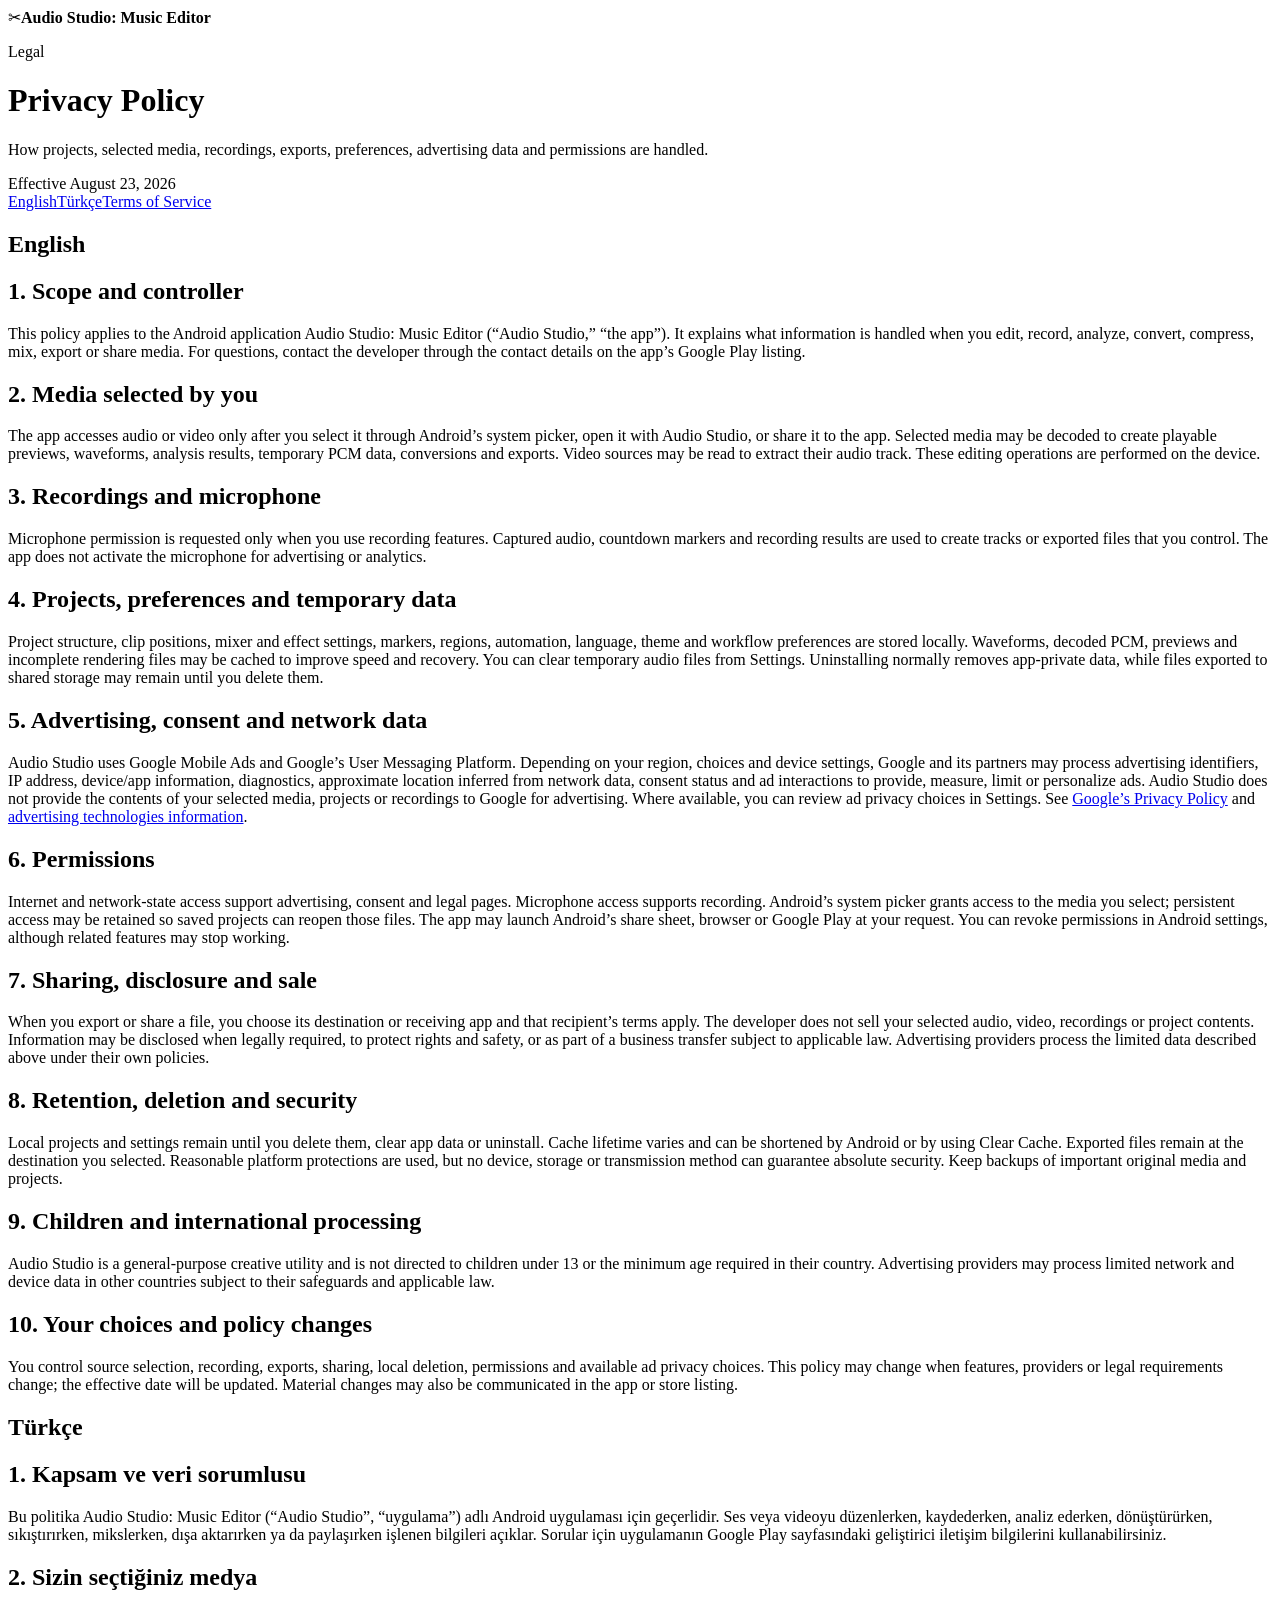
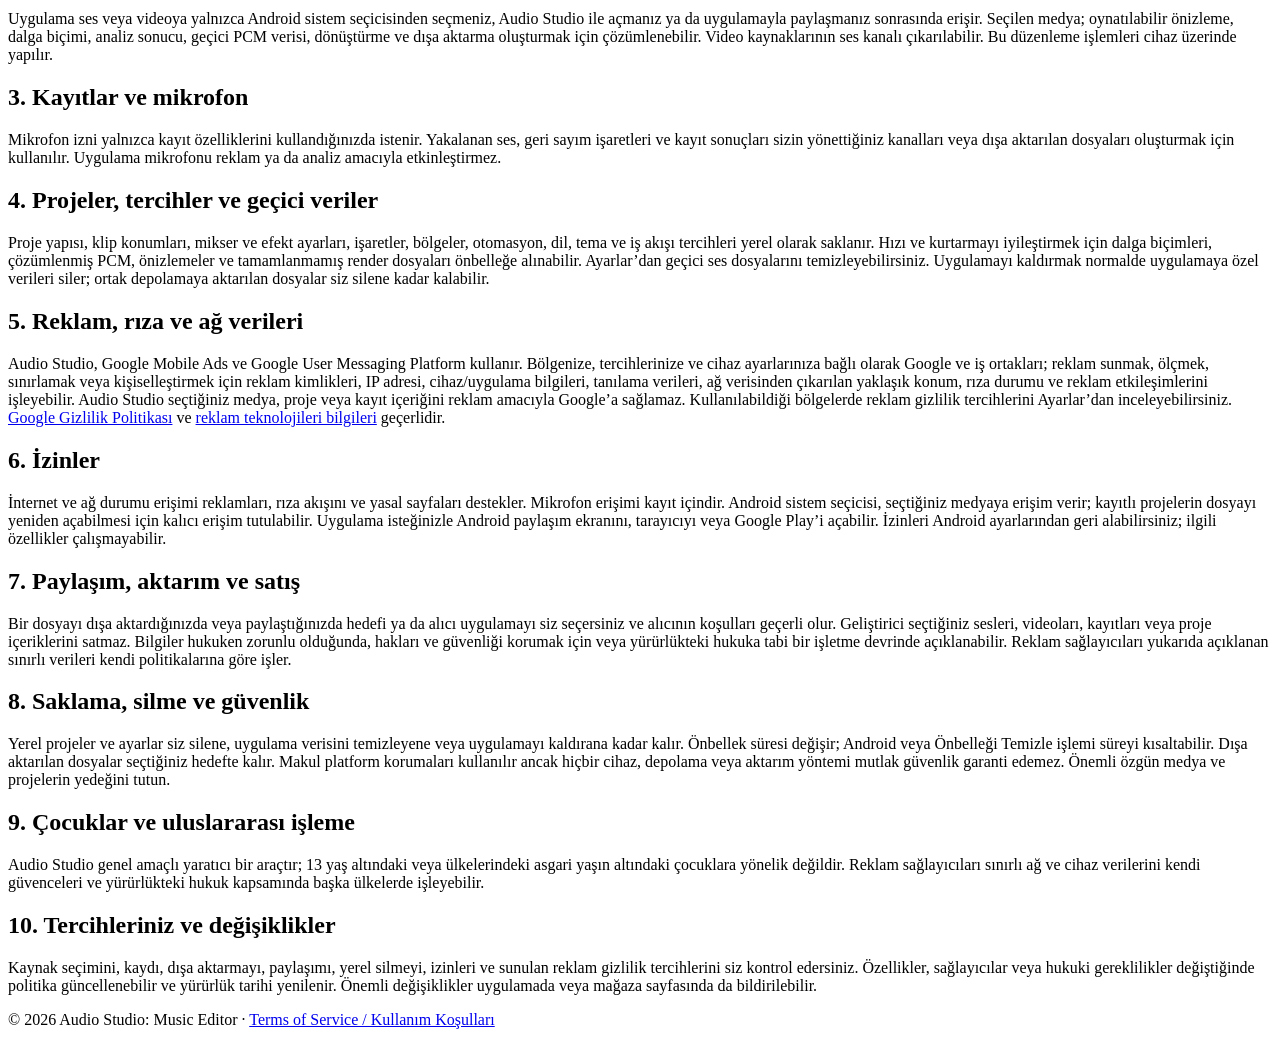
==== audio-studio/index.html @ ad07d968 "Add Audio Studio privacy policy" ====
<!doctype html>
<html lang="en">
<head>
  <meta charset="utf-8"><meta name="viewport" content="width=device-width,initial-scale=1">
  <meta name="theme-color" content="#ffb000"><meta name="description" content="Privacy Policy for Audio Studio: Music Editor">
  <title>Audio Studio: Music Editor — Privacy Policy</title><link rel="stylesheet" href="styles.css">
</head>
<body><main>
  <header><div class="brand"><span class="mark">✂</span><strong>Audio Studio: Music Editor</strong></div><p class="eyebrow">Legal</p><h1>Privacy Policy</h1><p class="lead">How projects, selected media, recordings, exports, preferences, advertising data and permissions are handled.</p><div class="meta">Effective August 23, 2026</div><nav><a href="#english">English</a><a href="#turkce">Türkçe</a><a href="terms-of-service.html">Terms of Service</a></nav></header>
  <h2 class="language-title" id="english">English</h2>
  <section><h2>1. Scope and controller</h2><p>This policy applies to the Android application Audio Studio: Music Editor (“Audio Studio,” “the app”). It explains what information is handled when you edit, record, analyze, convert, compress, mix, export or share media. For questions, contact the developer through the contact details on the app’s Google Play listing.</p></section>
  <section><h2>2. Media selected by you</h2><p>The app accesses audio or video only after you select it through Android’s system picker, open it with Audio Studio, or share it to the app. Selected media may be decoded to create playable previews, waveforms, analysis results, temporary PCM data, conversions and exports. Video sources may be read to extract their audio track. These editing operations are performed on the device.</p></section>
  <section><h2>3. Recordings and microphone</h2><p>Microphone permission is requested only when you use recording features. Captured audio, countdown markers and recording results are used to create tracks or exported files that you control. The app does not activate the microphone for advertising or analytics.</p></section>
  <section><h2>4. Projects, preferences and temporary data</h2><p>Project structure, clip positions, mixer and effect settings, markers, regions, automation, language, theme and workflow preferences are stored locally. Waveforms, decoded PCM, previews and incomplete rendering files may be cached to improve speed and recovery. You can clear temporary audio files from Settings. Uninstalling normally removes app-private data, while files exported to shared storage may remain until you delete them.</p></section>
  <section class="notice"><h2>5. Advertising, consent and network data</h2><p>Audio Studio uses Google Mobile Ads and Google’s User Messaging Platform. Depending on your region, choices and device settings, Google and its partners may process advertising identifiers, IP address, device/app information, diagnostics, approximate location inferred from network data, consent status and ad interactions to provide, measure, limit or personalize ads. Audio Studio does not provide the contents of your selected media, projects or recordings to Google for advertising. Where available, you can review ad privacy choices in Settings. See <a href="https://policies.google.com/privacy">Google’s Privacy Policy</a> and <a href="https://policies.google.com/technologies/ads">advertising technologies information</a>.</p></section>
  <section><h2>6. Permissions</h2><p>Internet and network-state access support advertising, consent and legal pages. Microphone access supports recording. Android’s system picker grants access to the media you select; persistent access may be retained so saved projects can reopen those files. The app may launch Android’s share sheet, browser or Google Play at your request. You can revoke permissions in Android settings, although related features may stop working.</p></section>
  <section><h2>7. Sharing, disclosure and sale</h2><p>When you export or share a file, you choose its destination or receiving app and that recipient’s terms apply. The developer does not sell your selected audio, video, recordings or project contents. Information may be disclosed when legally required, to protect rights and safety, or as part of a business transfer subject to applicable law. Advertising providers process the limited data described above under their own policies.</p></section>
  <section><h2>8. Retention, deletion and security</h2><p>Local projects and settings remain until you delete them, clear app data or uninstall. Cache lifetime varies and can be shortened by Android or by using Clear Cache. Exported files remain at the destination you selected. Reasonable platform protections are used, but no device, storage or transmission method can guarantee absolute security. Keep backups of important original media and projects.</p></section>
  <section><h2>9. Children and international processing</h2><p>Audio Studio is a general-purpose creative utility and is not directed to children under 13 or the minimum age required in their country. Advertising providers may process limited network and device data in other countries subject to their safeguards and applicable law.</p></section>
  <section><h2>10. Your choices and policy changes</h2><p>You control source selection, recording, exports, sharing, local deletion, permissions and available ad privacy choices. This policy may change when features, providers or legal requirements change; the effective date will be updated. Material changes may also be communicated in the app or store listing.</p></section>
  <h2 class="language-title" id="turkce">Türkçe</h2>
  <section><h2>1. Kapsam ve veri sorumlusu</h2><p>Bu politika Audio Studio: Music Editor (“Audio Studio”, “uygulama”) adlı Android uygulaması için geçerlidir. Ses veya videoyu düzenlerken, kaydederken, analiz ederken, dönüştürürken, sıkıştırırken, mikslerken, dışa aktarırken ya da paylaşırken işlenen bilgileri açıklar. Sorular için uygulamanın Google Play sayfasındaki geliştirici iletişim bilgilerini kullanabilirsiniz.</p></section>
  <section><h2>2. Sizin seçtiğiniz medya</h2><p>Uygulama ses veya videoya yalnızca Android sistem seçicisinden seçmeniz, Audio Studio ile açmanız ya da uygulamayla paylaşmanız sonrasında erişir. Seçilen medya; oynatılabilir önizleme, dalga biçimi, analiz sonucu, geçici PCM verisi, dönüştürme ve dışa aktarma oluşturmak için çözümlenebilir. Video kaynaklarının ses kanalı çıkarılabilir. Bu düzenleme işlemleri cihaz üzerinde yapılır.</p></section>
  <section><h2>3. Kayıtlar ve mikrofon</h2><p>Mikrofon izni yalnızca kayıt özelliklerini kullandığınızda istenir. Yakalanan ses, geri sayım işaretleri ve kayıt sonuçları sizin yönettiğiniz kanalları veya dışa aktarılan dosyaları oluşturmak için kullanılır. Uygulama mikrofonu reklam ya da analiz amacıyla etkinleştirmez.</p></section>
  <section><h2>4. Projeler, tercihler ve geçici veriler</h2><p>Proje yapısı, klip konumları, mikser ve efekt ayarları, işaretler, bölgeler, otomasyon, dil, tema ve iş akışı tercihleri yerel olarak saklanır. Hızı ve kurtarmayı iyileştirmek için dalga biçimleri, çözümlenmiş PCM, önizlemeler ve tamamlanmamış render dosyaları önbelleğe alınabilir. Ayarlar’dan geçici ses dosyalarını temizleyebilirsiniz. Uygulamayı kaldırmak normalde uygulamaya özel verileri siler; ortak depolamaya aktarılan dosyalar siz silene kadar kalabilir.</p></section>
  <section class="notice"><h2>5. Reklam, rıza ve ağ verileri</h2><p>Audio Studio, Google Mobile Ads ve Google User Messaging Platform kullanır. Bölgenize, tercihlerinize ve cihaz ayarlarınıza bağlı olarak Google ve iş ortakları; reklam sunmak, ölçmek, sınırlamak veya kişiselleştirmek için reklam kimlikleri, IP adresi, cihaz/uygulama bilgileri, tanılama verileri, ağ verisinden çıkarılan yaklaşık konum, rıza durumu ve reklam etkileşimlerini işleyebilir. Audio Studio seçtiğiniz medya, proje veya kayıt içeriğini reklam amacıyla Google’a sağlamaz. Kullanılabildiği bölgelerde reklam gizlilik tercihlerini Ayarlar’dan inceleyebilirsiniz. <a href="https://policies.google.com/privacy">Google Gizlilik Politikası</a> ve <a href="https://policies.google.com/technologies/ads">reklam teknolojileri bilgileri</a> geçerlidir.</p></section>
  <section><h2>6. İzinler</h2><p>İnternet ve ağ durumu erişimi reklamları, rıza akışını ve yasal sayfaları destekler. Mikrofon erişimi kayıt içindir. Android sistem seçicisi, seçtiğiniz medyaya erişim verir; kayıtlı projelerin dosyayı yeniden açabilmesi için kalıcı erişim tutulabilir. Uygulama isteğinizle Android paylaşım ekranını, tarayıcıyı veya Google Play’i açabilir. İzinleri Android ayarlarından geri alabilirsiniz; ilgili özellikler çalışmayabilir.</p></section>
  <section><h2>7. Paylaşım, aktarım ve satış</h2><p>Bir dosyayı dışa aktardığınızda veya paylaştığınızda hedefi ya da alıcı uygulamayı siz seçersiniz ve alıcının koşulları geçerli olur. Geliştirici seçtiğiniz sesleri, videoları, kayıtları veya proje içeriklerini satmaz. Bilgiler hukuken zorunlu olduğunda, hakları ve güvenliği korumak için veya yürürlükteki hukuka tabi bir işletme devrinde açıklanabilir. Reklam sağlayıcıları yukarıda açıklanan sınırlı verileri kendi politikalarına göre işler.</p></section>
  <section><h2>8. Saklama, silme ve güvenlik</h2><p>Yerel projeler ve ayarlar siz silene, uygulama verisini temizleyene veya uygulamayı kaldırana kadar kalır. Önbellek süresi değişir; Android veya Önbelleği Temizle işlemi süreyi kısaltabilir. Dışa aktarılan dosyalar seçtiğiniz hedefte kalır. Makul platform korumaları kullanılır ancak hiçbir cihaz, depolama veya aktarım yöntemi mutlak güvenlik garanti edemez. Önemli özgün medya ve projelerin yedeğini tutun.</p></section>
  <section><h2>9. Çocuklar ve uluslararası işleme</h2><p>Audio Studio genel amaçlı yaratıcı bir araçtır; 13 yaş altındaki veya ülkelerindeki asgari yaşın altındaki çocuklara yönelik değildir. Reklam sağlayıcıları sınırlı ağ ve cihaz verilerini kendi güvenceleri ve yürürlükteki hukuk kapsamında başka ülkelerde işleyebilir.</p></section>
  <section><h2>10. Tercihleriniz ve değişiklikler</h2><p>Kaynak seçimini, kaydı, dışa aktarmayı, paylaşımı, yerel silmeyi, izinleri ve sunulan reklam gizlilik tercihlerini siz kontrol edersiniz. Özellikler, sağlayıcılar veya hukuki gereklilikler değiştiğinde politika güncellenebilir ve yürürlük tarihi yenilenir. Önemli değişiklikler uygulamada veya mağaza sayfasında da bildirilebilir.</p></section>
  <footer>© 2026 Audio Studio: Music Editor · <a href="terms-of-service.html">Terms of Service / Kullanım Koşulları</a></footer>
</main></body></html>
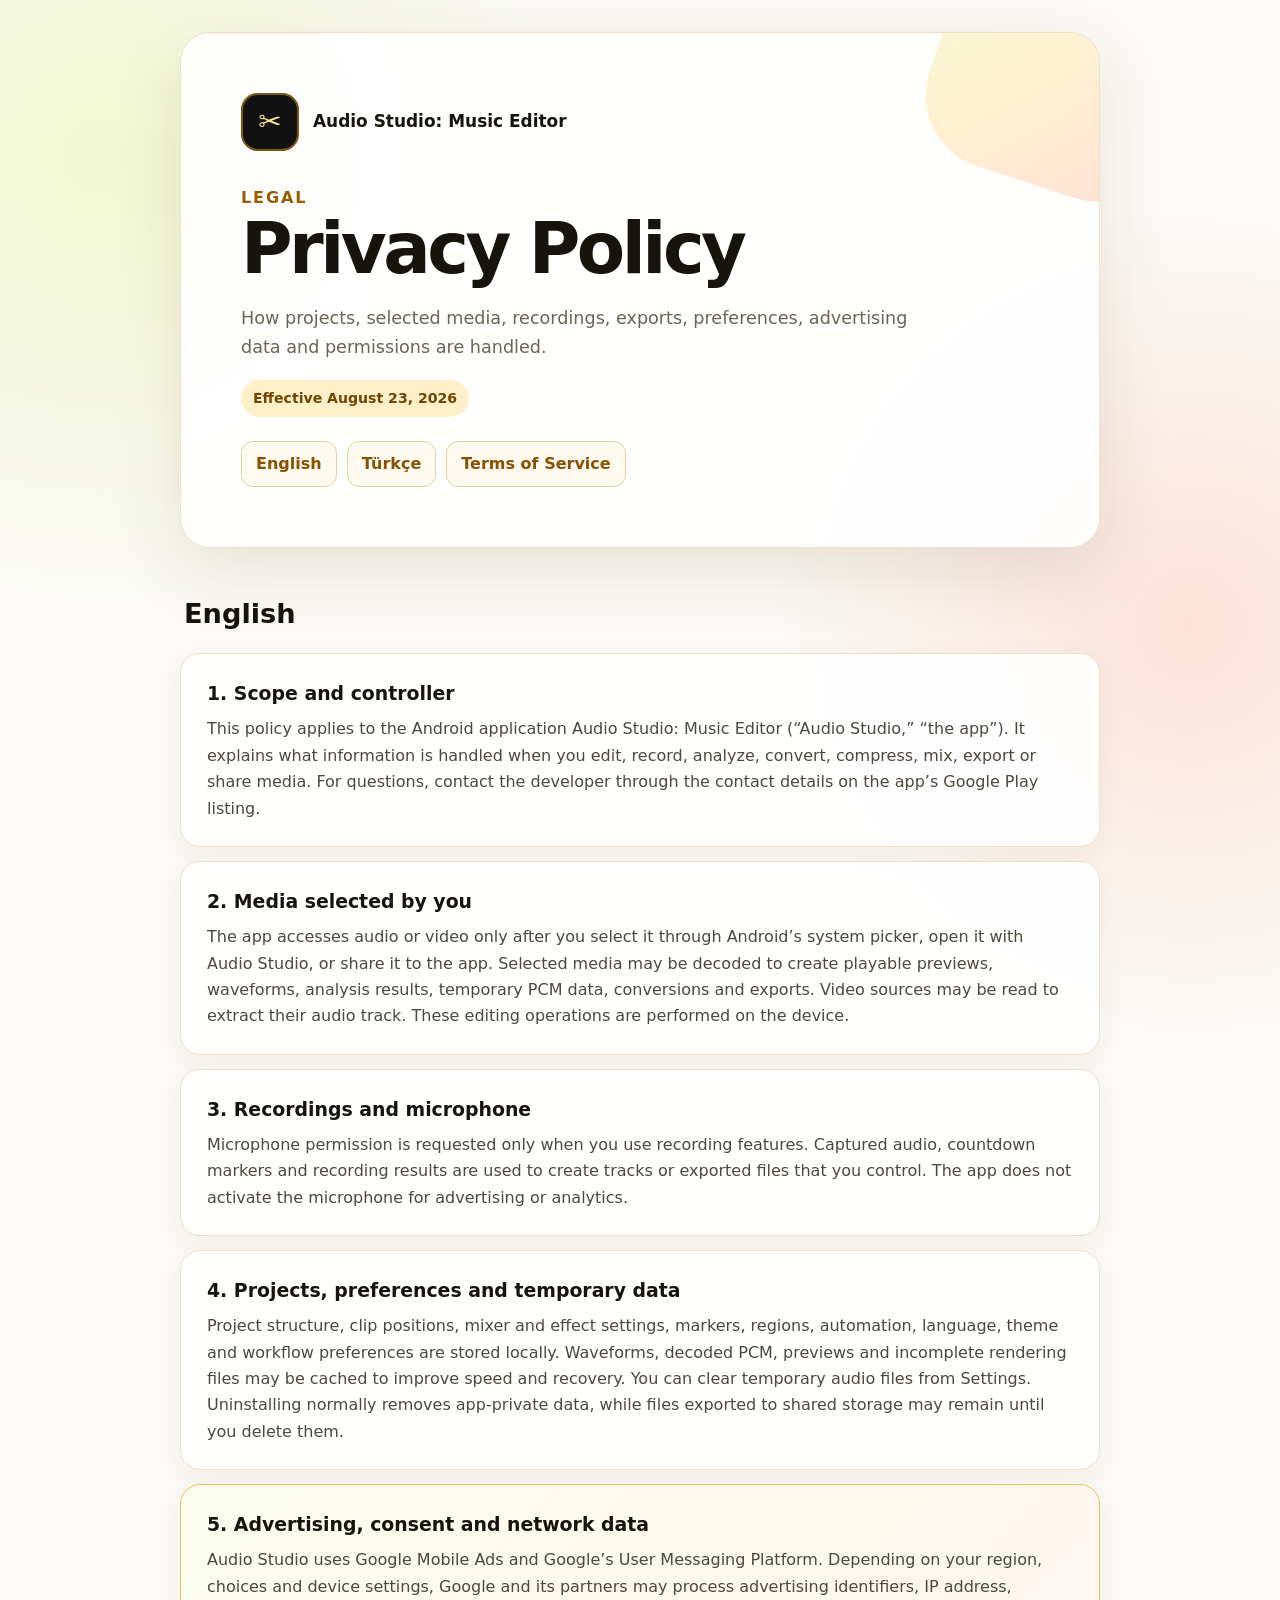
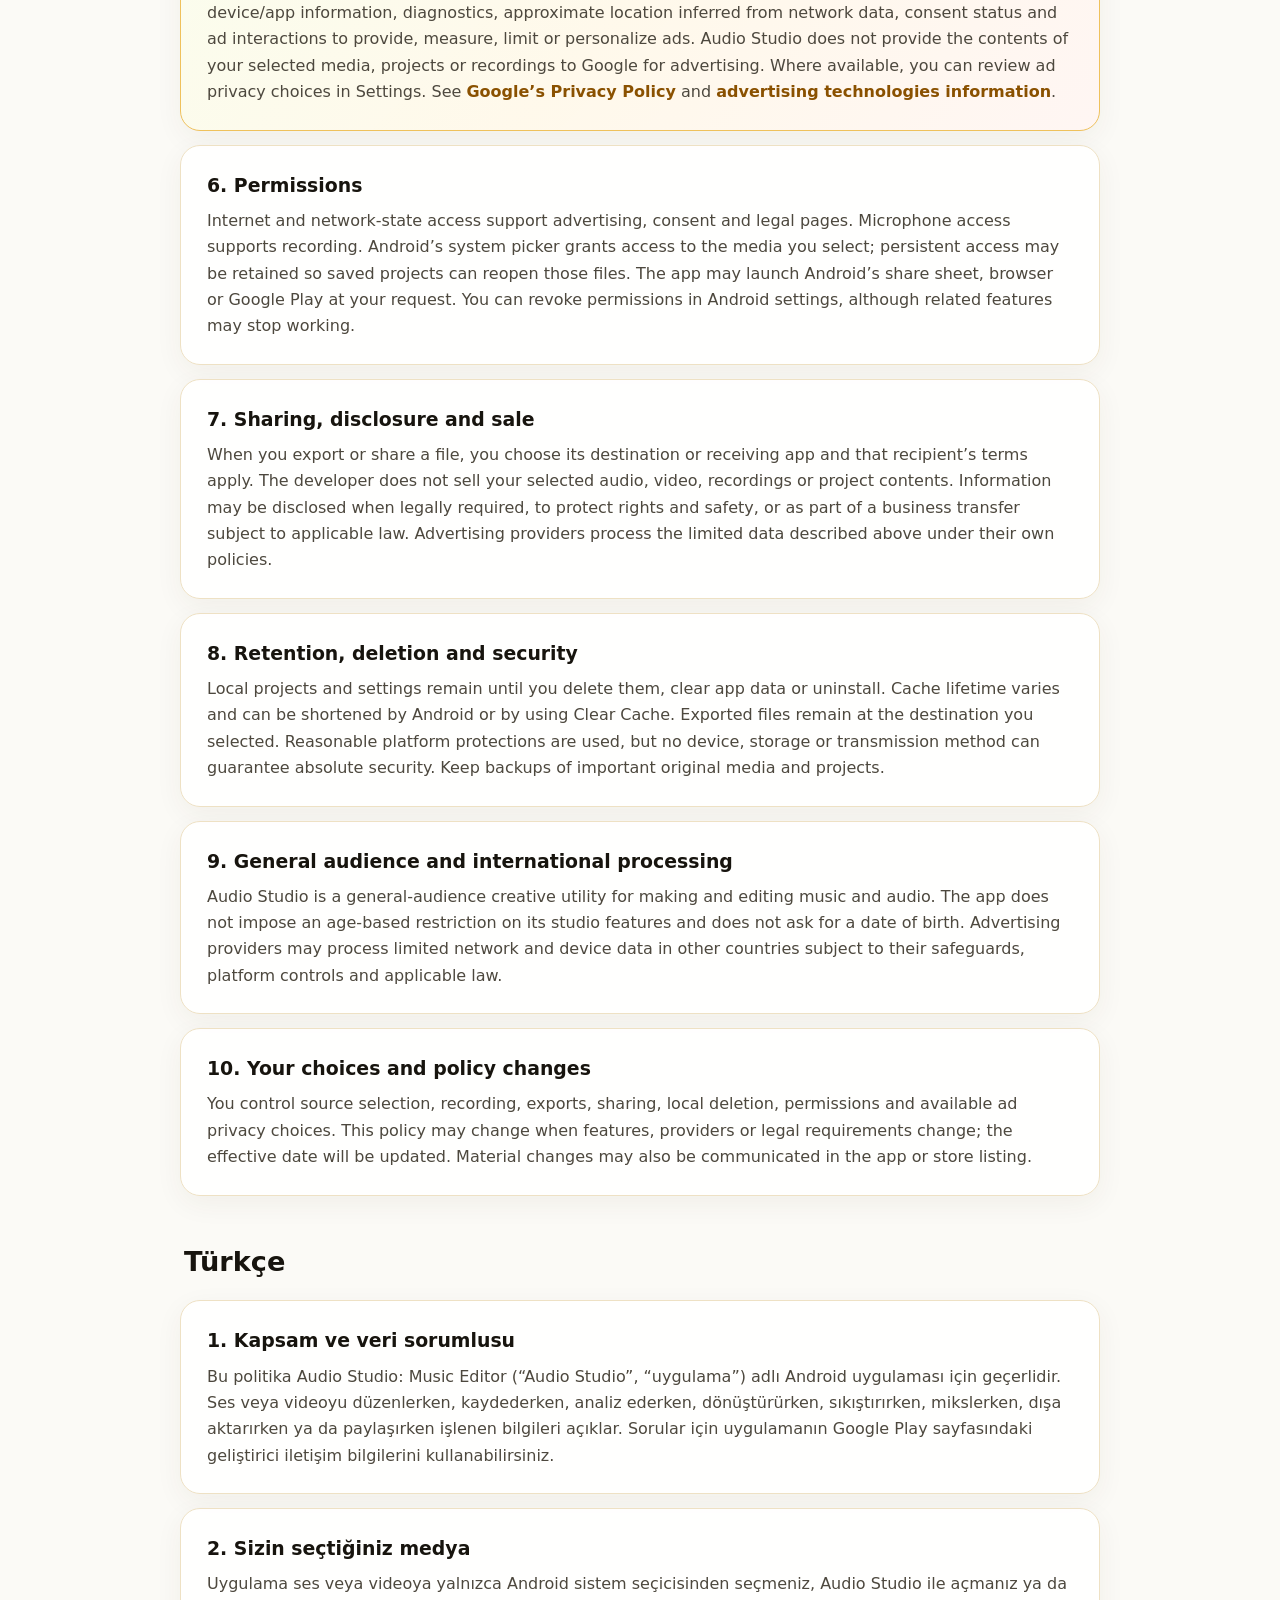
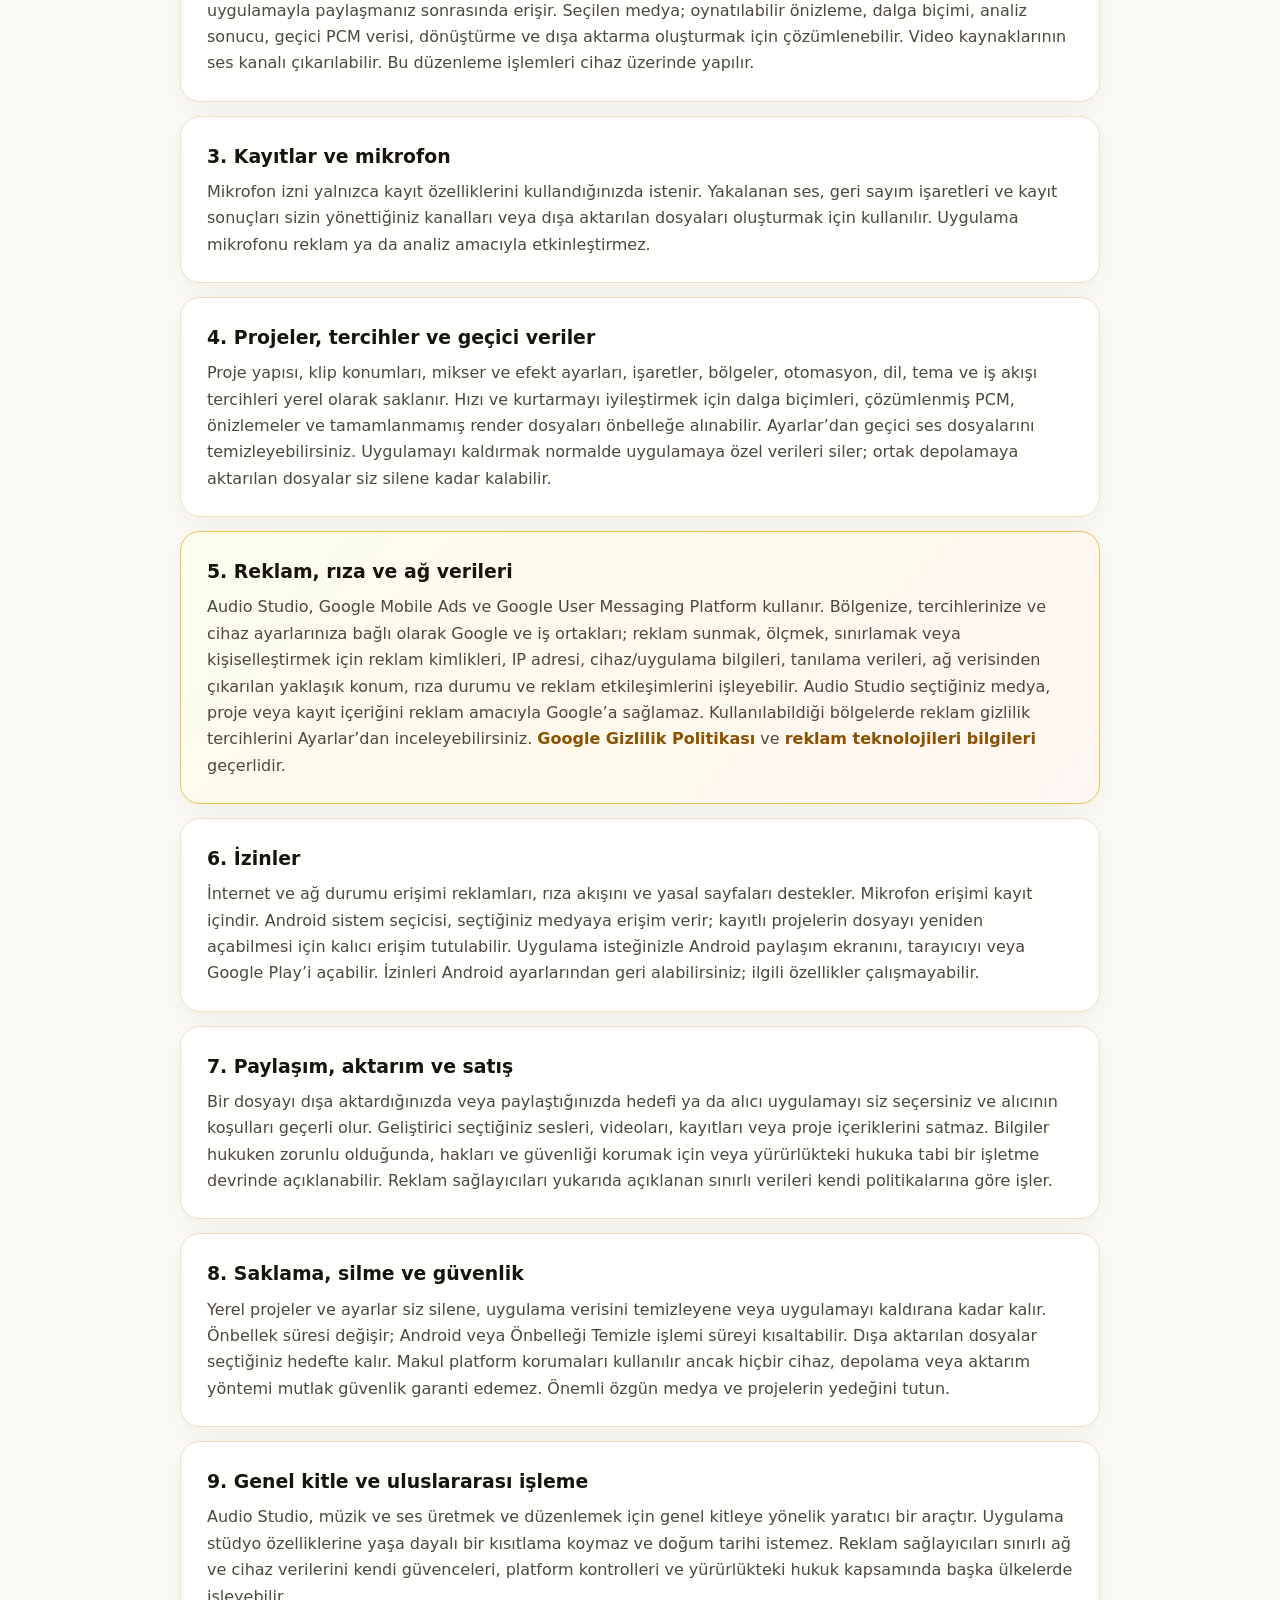
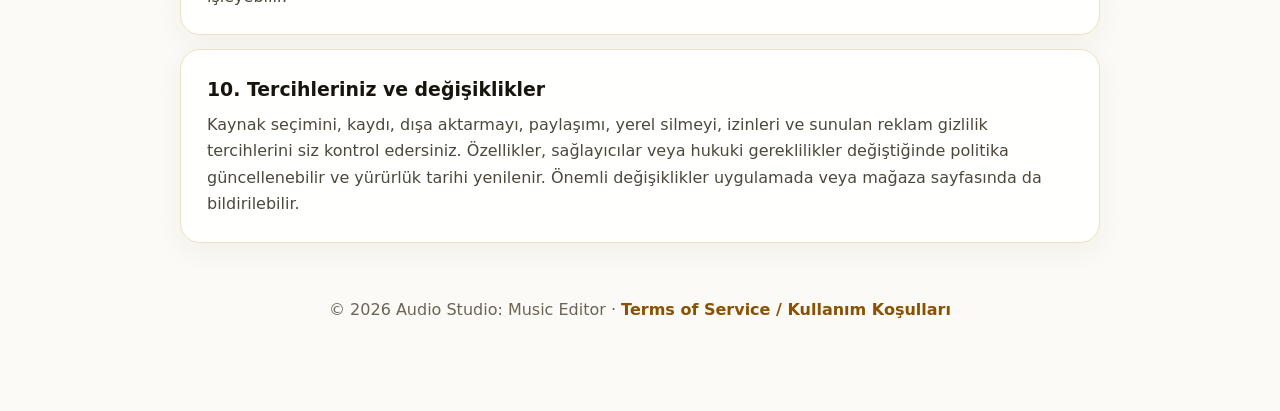
==== commit 8b645b15: "Clarify Audio Studio is for a general audience" ====
--- a/audio-studio/index.html
+++ b/audio-studio/index.html
@@ -16,7 +16,7 @@
   <section><h2>6. Permissions</h2><p>Internet and network-state access support advertising, consent and legal pages. Microphone access supports recording. Android’s system picker grants access to the media you select; persistent access may be retained so saved projects can reopen those files. The app may launch Android’s share sheet, browser or Google Play at your request. You can revoke permissions in Android settings, although related features may stop working.</p></section>
   <section><h2>7. Sharing, disclosure and sale</h2><p>When you export or share a file, you choose its destination or receiving app and that recipient’s terms apply. The developer does not sell your selected audio, video, recordings or project contents. Information may be disclosed when legally required, to protect rights and safety, or as part of a business transfer subject to applicable law. Advertising providers process the limited data described above under their own policies.</p></section>
   <section><h2>8. Retention, deletion and security</h2><p>Local projects and settings remain until you delete them, clear app data or uninstall. Cache lifetime varies and can be shortened by Android or by using Clear Cache. Exported files remain at the destination you selected. Reasonable platform protections are used, but no device, storage or transmission method can guarantee absolute security. Keep backups of important original media and projects.</p></section>
-  <section><h2>9. Children and international processing</h2><p>Audio Studio is a general-purpose creative utility and is not directed to children under 13 or the minimum age required in their country. Advertising providers may process limited network and device data in other countries subject to their safeguards and applicable law.</p></section>
+  <section><h2>9. General audience and international processing</h2><p>Audio Studio is a general-audience creative utility for making and editing music and audio. The app does not impose an age-based restriction on its studio features and does not ask for a date of birth. Advertising providers may process limited network and device data in other countries subject to their safeguards, platform controls and applicable law.</p></section>
   <section><h2>10. Your choices and policy changes</h2><p>You control source selection, recording, exports, sharing, local deletion, permissions and available ad privacy choices. This policy may change when features, providers or legal requirements change; the effective date will be updated. Material changes may also be communicated in the app or store listing.</p></section>
   <h2 class="language-title" id="turkce">Türkçe</h2>
   <section><h2>1. Kapsam ve veri sorumlusu</h2><p>Bu politika Audio Studio: Music Editor (“Audio Studio”, “uygulama”) adlı Android uygulaması için geçerlidir. Ses veya videoyu düzenlerken, kaydederken, analiz ederken, dönüştürürken, sıkıştırırken, mikslerken, dışa aktarırken ya da paylaşırken işlenen bilgileri açıklar. Sorular için uygulamanın Google Play sayfasındaki geliştirici iletişim bilgilerini kullanabilirsiniz.</p></section>
@@ -27,7 +27,7 @@
   <section><h2>6. İzinler</h2><p>İnternet ve ağ durumu erişimi reklamları, rıza akışını ve yasal sayfaları destekler. Mikrofon erişimi kayıt içindir. Android sistem seçicisi, seçtiğiniz medyaya erişim verir; kayıtlı projelerin dosyayı yeniden açabilmesi için kalıcı erişim tutulabilir. Uygulama isteğinizle Android paylaşım ekranını, tarayıcıyı veya Google Play’i açabilir. İzinleri Android ayarlarından geri alabilirsiniz; ilgili özellikler çalışmayabilir.</p></section>
   <section><h2>7. Paylaşım, aktarım ve satış</h2><p>Bir dosyayı dışa aktardığınızda veya paylaştığınızda hedefi ya da alıcı uygulamayı siz seçersiniz ve alıcının koşulları geçerli olur. Geliştirici seçtiğiniz sesleri, videoları, kayıtları veya proje içeriklerini satmaz. Bilgiler hukuken zorunlu olduğunda, hakları ve güvenliği korumak için veya yürürlükteki hukuka tabi bir işletme devrinde açıklanabilir. Reklam sağlayıcıları yukarıda açıklanan sınırlı verileri kendi politikalarına göre işler.</p></section>
   <section><h2>8. Saklama, silme ve güvenlik</h2><p>Yerel projeler ve ayarlar siz silene, uygulama verisini temizleyene veya uygulamayı kaldırana kadar kalır. Önbellek süresi değişir; Android veya Önbelleği Temizle işlemi süreyi kısaltabilir. Dışa aktarılan dosyalar seçtiğiniz hedefte kalır. Makul platform korumaları kullanılır ancak hiçbir cihaz, depolama veya aktarım yöntemi mutlak güvenlik garanti edemez. Önemli özgün medya ve projelerin yedeğini tutun.</p></section>
-  <section><h2>9. Çocuklar ve uluslararası işleme</h2><p>Audio Studio genel amaçlı yaratıcı bir araçtır; 13 yaş altındaki veya ülkelerindeki asgari yaşın altındaki çocuklara yönelik değildir. Reklam sağlayıcıları sınırlı ağ ve cihaz verilerini kendi güvenceleri ve yürürlükteki hukuk kapsamında başka ülkelerde işleyebilir.</p></section>
+  <section><h2>9. Genel kitle ve uluslararası işleme</h2><p>Audio Studio, müzik ve ses üretmek ve düzenlemek için genel kitleye yönelik yaratıcı bir araçtır. Uygulama stüdyo özelliklerine yaşa dayalı bir kısıtlama koymaz ve doğum tarihi istemez. Reklam sağlayıcıları sınırlı ağ ve cihaz verilerini kendi güvenceleri, platform kontrolleri ve yürürlükteki hukuk kapsamında başka ülkelerde işleyebilir.</p></section>
   <section><h2>10. Tercihleriniz ve değişiklikler</h2><p>Kaynak seçimini, kaydı, dışa aktarmayı, paylaşımı, yerel silmeyi, izinleri ve sunulan reklam gizlilik tercihlerini siz kontrol edersiniz. Özellikler, sağlayıcılar veya hukuki gereklilikler değiştiğinde politika güncellenebilir ve yürürlük tarihi yenilenir. Önemli değişiklikler uygulamada veya mağaza sayfasında da bildirilebilir.</p></section>
   <footer>© 2026 Audio Studio: Music Editor · <a href="terms-of-service.html">Terms of Service / Kullanım Koşulları</a></footer>
 </main></body></html>
--- a/audio-studio/styles.css
+++ b/audio-studio/styles.css
@@ -0,0 +1,2 @@
+:root{color-scheme:light;--ink:#17140e;--muted:#6b6457;--line:#eee1c4;--amber:#ffb000;--lime:#bde900;--red:#ff4b18;--panel:rgba(255,255,255,.94)}*{box-sizing:border-box}html{scroll-behavior:smooth}body{margin:0;color:var(--ink);background:radial-gradient(circle at 8% 3%,rgba(189,233,0,.15),transparent 28rem),radial-gradient(circle at 93% 12%,rgba(255,75,24,.13),transparent 26rem),#fbfaf6;font:16px/1.65 system-ui,-apple-system,BlinkMacSystemFont,"Segoe UI",sans-serif}main{width:min(920px,calc(100% - 32px));margin:32px auto 64px}header{position:relative;overflow:hidden;padding:clamp(28px,6vw,60px);border:1px solid var(--line);border-radius:30px;background:var(--panel);box-shadow:0 24px 70px rgba(90,66,20,.12)}header:after{content:"";position:absolute;width:250px;height:250px;right:-90px;top:-95px;border-radius:74px;background:linear-gradient(135deg,var(--lime),var(--amber),var(--red));opacity:.18;transform:rotate(18deg)}.brand{display:flex;align-items:center;gap:14px;position:relative;z-index:1}.mark{display:grid;place-items:center;width:58px;height:58px;border-radius:17px;background:#111;color:#ffe38f;font-size:28px;box-shadow:inset 0 0 0 2px rgba(255,176,0,.45)}.brand strong{font-size:1.06rem}.eyebrow{margin:34px 0 2px;color:#9a5c00;font-weight:800;letter-spacing:.12em;text-transform:uppercase}h1{margin:0;font-size:clamp(2.25rem,7vw,4.4rem);line-height:1.04;letter-spacing:-.05em}.lead{max-width:700px;color:var(--muted);font-size:1.1rem}.meta{display:inline-flex;padding:7px 12px;border-radius:999px;background:#fff0ca;color:#714500;font-weight:700;font-size:.88rem}nav{display:flex;flex-wrap:wrap;gap:10px;margin-top:24px}a{color:#8a5100;font-weight:750;text-decoration:none}nav a{padding:9px 14px;border:1px solid #ead29b;border-radius:12px;background:#fffaf0}.language-title{margin:44px 4px 16px;font-size:1.7rem}section{margin:14px 0;padding:24px 26px;border:1px solid var(--line);border-radius:20px;background:var(--panel);box-shadow:0 8px 28px rgba(80,59,18,.055)}section.notice{border-color:#efc15c;background:linear-gradient(135deg,rgba(189,233,0,.07),rgba(255,176,0,.08),rgba(255,75,24,.05)),white}section h2{margin:0 0 7px;font-size:1.18rem}section p{margin:0;color:#4d483e}footer{margin-top:30px;padding:24px 4px;color:var(--muted);text-align:center}@media(max-width:540px){main{width:min(100% - 20px,920px);margin-top:10px}header{border-radius:22px;padding:24px 20px}section{padding:20px}.brand strong{max-width:220px;line-height:1.3}}
+
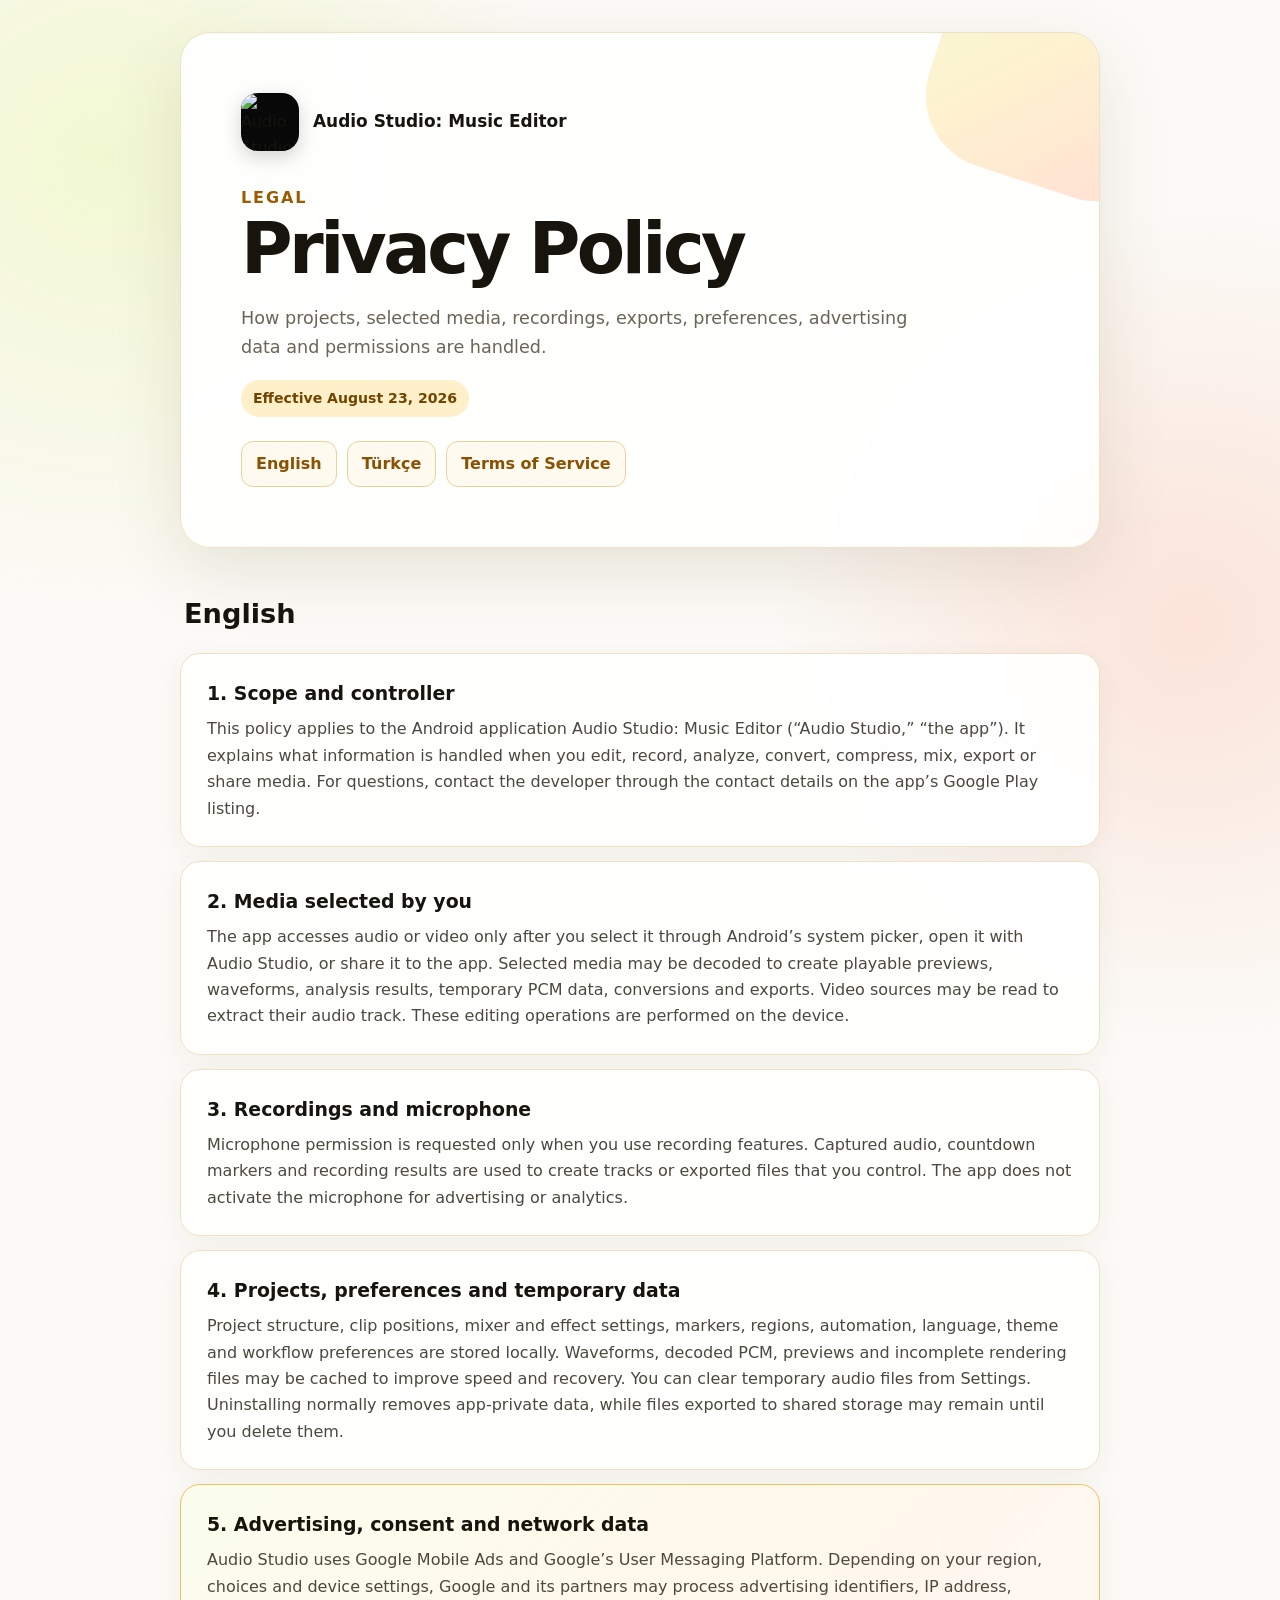
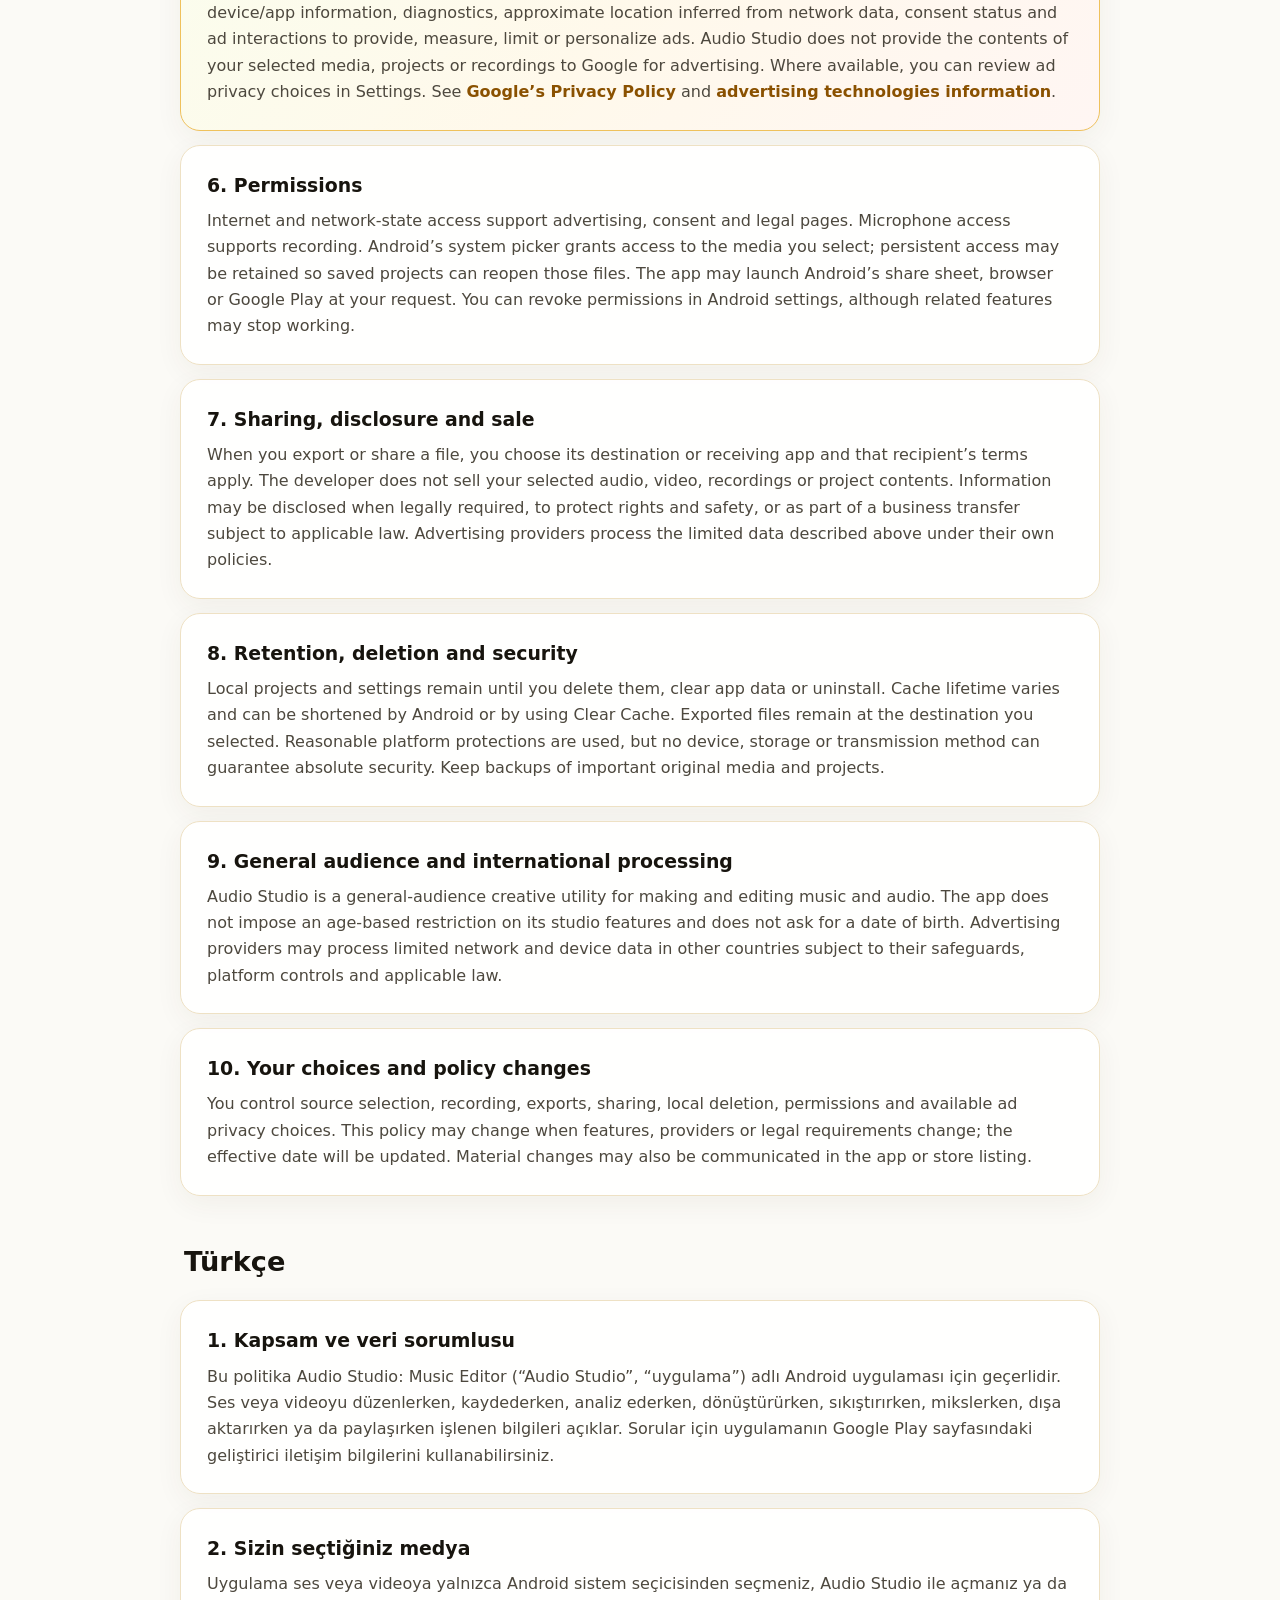
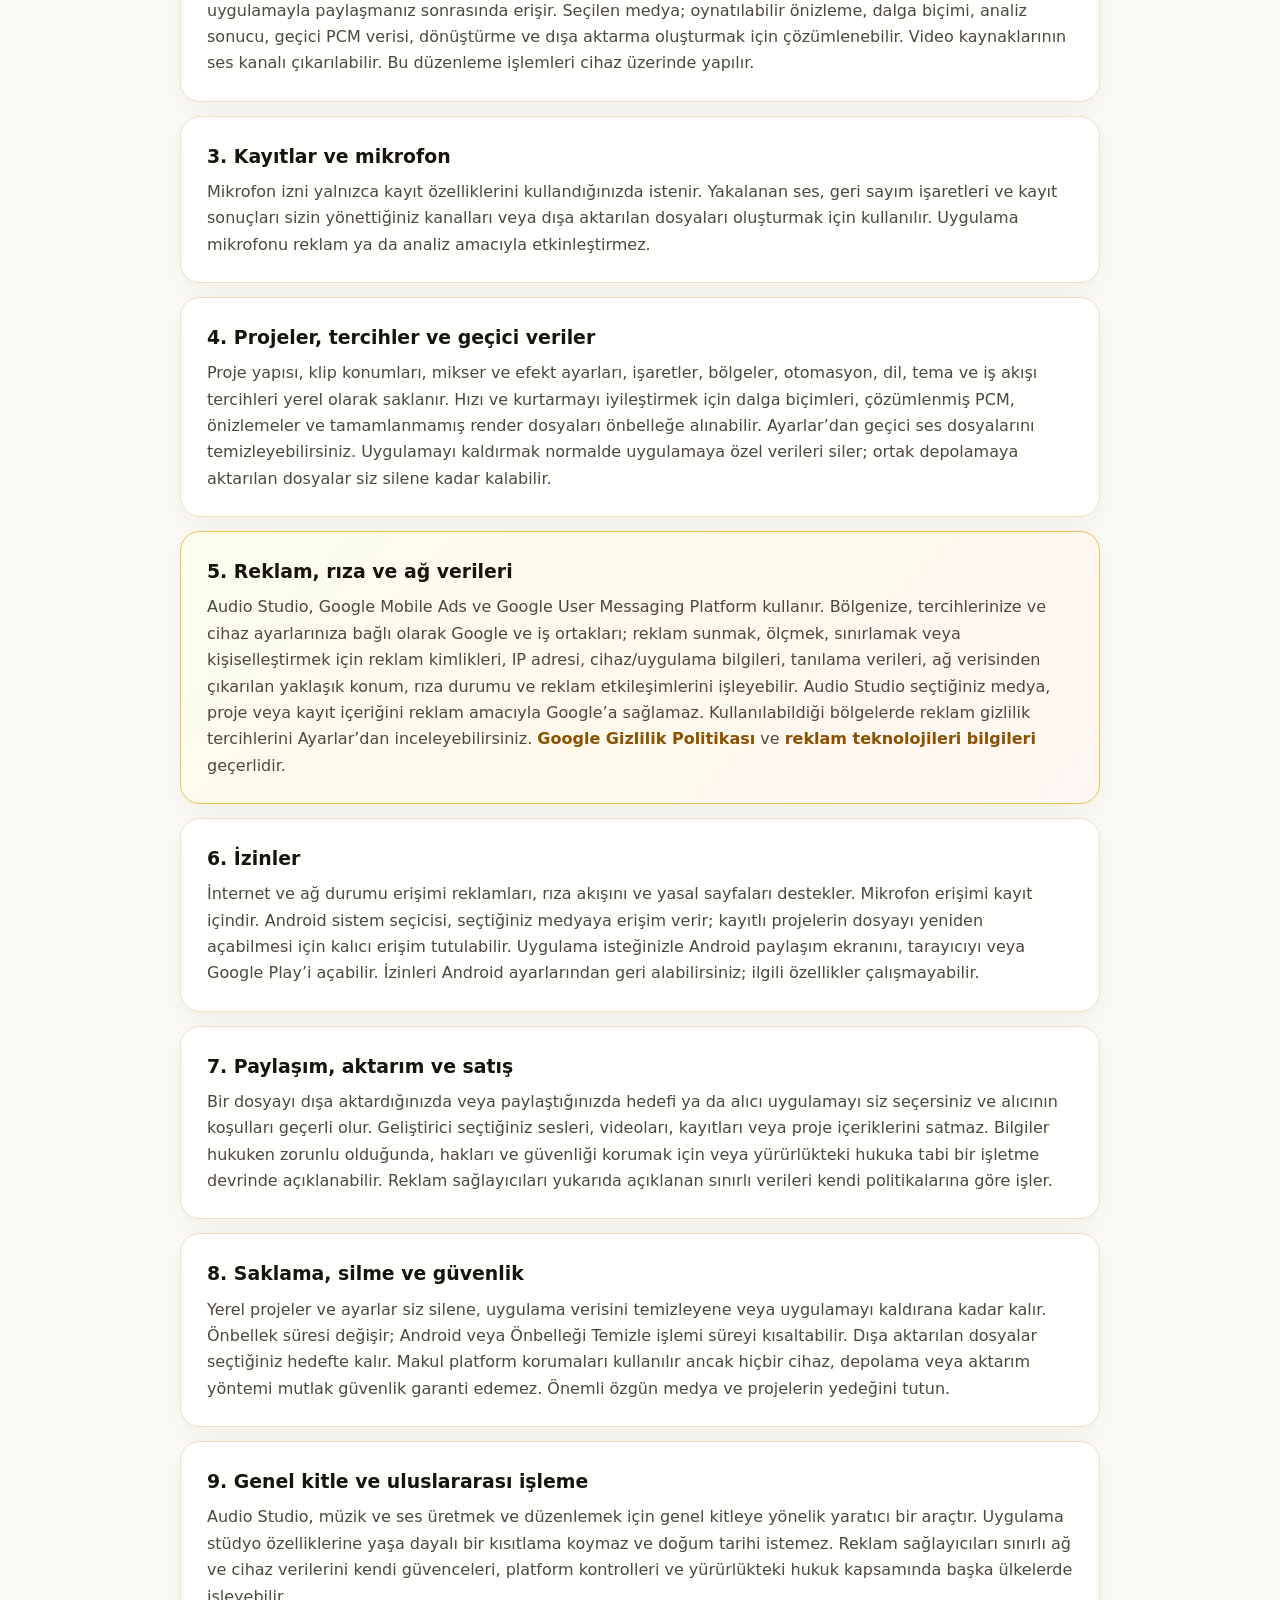
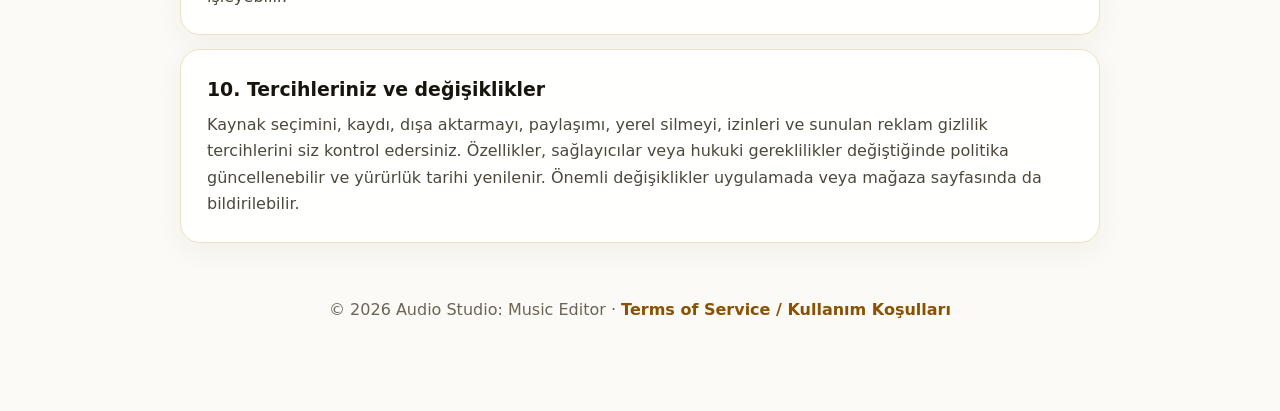
==== commit 8bb39dd8: "Use the Audio Studio logo on privacy policy" ====
--- a/audio-studio/index.html
+++ b/audio-studio/index.html
@@ -6,7 +6,7 @@
   <title>Audio Studio: Music Editor — Privacy Policy</title><link rel="stylesheet" href="styles.css">
 </head>
 <body><main>
-  <header><div class="brand"><span class="mark">✂</span><strong>Audio Studio: Music Editor</strong></div><p class="eyebrow">Legal</p><h1>Privacy Policy</h1><p class="lead">How projects, selected media, recordings, exports, preferences, advertising data and permissions are handled.</p><div class="meta">Effective August 23, 2026</div><nav><a href="#english">English</a><a href="#turkce">Türkçe</a><a href="terms-of-service.html">Terms of Service</a></nav></header>
+  <header><div class="brand"><img class="brand-logo" src="app_logo.png" alt="Audio Studio: Music Editor logo" width="58" height="58"><strong>Audio Studio: Music Editor</strong></div><p class="eyebrow">Legal</p><h1>Privacy Policy</h1><p class="lead">How projects, selected media, recordings, exports, preferences, advertising data and permissions are handled.</p><div class="meta">Effective August 23, 2026</div><nav><a href="#english">English</a><a href="#turkce">Türkçe</a><a href="terms-of-service.html">Terms of Service</a></nav></header>
   <h2 class="language-title" id="english">English</h2>
   <section><h2>1. Scope and controller</h2><p>This policy applies to the Android application Audio Studio: Music Editor (“Audio Studio,” “the app”). It explains what information is handled when you edit, record, analyze, convert, compress, mix, export or share media. For questions, contact the developer through the contact details on the app’s Google Play listing.</p></section>
   <section><h2>2. Media selected by you</h2><p>The app accesses audio or video only after you select it through Android’s system picker, open it with Audio Studio, or share it to the app. Selected media may be decoded to create playable previews, waveforms, analysis results, temporary PCM data, conversions and exports. Video sources may be read to extract their audio track. These editing operations are performed on the device.</p></section>
--- a/audio-studio/styles.css
+++ b/audio-studio/styles.css
@@ -1,2 +1,2 @@
-:root{color-scheme:light;--ink:#17140e;--muted:#6b6457;--line:#eee1c4;--amber:#ffb000;--lime:#bde900;--red:#ff4b18;--panel:rgba(255,255,255,.94)}*{box-sizing:border-box}html{scroll-behavior:smooth}body{margin:0;color:var(--ink);background:radial-gradient(circle at 8% 3%,rgba(189,233,0,.15),transparent 28rem),radial-gradient(circle at 93% 12%,rgba(255,75,24,.13),transparent 26rem),#fbfaf6;font:16px/1.65 system-ui,-apple-system,BlinkMacSystemFont,"Segoe UI",sans-serif}main{width:min(920px,calc(100% - 32px));margin:32px auto 64px}header{position:relative;overflow:hidden;padding:clamp(28px,6vw,60px);border:1px solid var(--line);border-radius:30px;background:var(--panel);box-shadow:0 24px 70px rgba(90,66,20,.12)}header:after{content:"";position:absolute;width:250px;height:250px;right:-90px;top:-95px;border-radius:74px;background:linear-gradient(135deg,var(--lime),var(--amber),var(--red));opacity:.18;transform:rotate(18deg)}.brand{display:flex;align-items:center;gap:14px;position:relative;z-index:1}.mark{display:grid;place-items:center;width:58px;height:58px;border-radius:17px;background:#111;color:#ffe38f;font-size:28px;box-shadow:inset 0 0 0 2px rgba(255,176,0,.45)}.brand strong{font-size:1.06rem}.eyebrow{margin:34px 0 2px;color:#9a5c00;font-weight:800;letter-spacing:.12em;text-transform:uppercase}h1{margin:0;font-size:clamp(2.25rem,7vw,4.4rem);line-height:1.04;letter-spacing:-.05em}.lead{max-width:700px;color:var(--muted);font-size:1.1rem}.meta{display:inline-flex;padding:7px 12px;border-radius:999px;background:#fff0ca;color:#714500;font-weight:700;font-size:.88rem}nav{display:flex;flex-wrap:wrap;gap:10px;margin-top:24px}a{color:#8a5100;font-weight:750;text-decoration:none}nav a{padding:9px 14px;border:1px solid #ead29b;border-radius:12px;background:#fffaf0}.language-title{margin:44px 4px 16px;font-size:1.7rem}section{margin:14px 0;padding:24px 26px;border:1px solid var(--line);border-radius:20px;background:var(--panel);box-shadow:0 8px 28px rgba(80,59,18,.055)}section.notice{border-color:#efc15c;background:linear-gradient(135deg,rgba(189,233,0,.07),rgba(255,176,0,.08),rgba(255,75,24,.05)),white}section h2{margin:0 0 7px;font-size:1.18rem}section p{margin:0;color:#4d483e}footer{margin-top:30px;padding:24px 4px;color:var(--muted);text-align:center}@media(max-width:540px){main{width:min(100% - 20px,920px);margin-top:10px}header{border-radius:22px;padding:24px 20px}section{padding:20px}.brand strong{max-width:220px;line-height:1.3}}
+:root{color-scheme:light;--ink:#17140e;--muted:#6b6457;--line:#eee1c4;--amber:#ffb000;--lime:#bde900;--red:#ff4b18;--panel:rgba(255,255,255,.94)}*{box-sizing:border-box}html{scroll-behavior:smooth}body{margin:0;color:var(--ink);background:radial-gradient(circle at 8% 3%,rgba(189,233,0,.15),transparent 28rem),radial-gradient(circle at 93% 12%,rgba(255,75,24,.13),transparent 26rem),#fbfaf6;font:16px/1.65 system-ui,-apple-system,BlinkMacSystemFont,"Segoe UI",sans-serif}main{width:min(920px,calc(100% - 32px));margin:32px auto 64px}header{position:relative;overflow:hidden;padding:clamp(28px,6vw,60px);border:1px solid var(--line);border-radius:30px;background:var(--panel);box-shadow:0 24px 70px rgba(90,66,20,.12)}header:after{content:"";position:absolute;width:250px;height:250px;right:-90px;top:-95px;border-radius:74px;background:linear-gradient(135deg,var(--lime),var(--amber),var(--red));opacity:.18;transform:rotate(18deg)}.brand{display:flex;align-items:center;gap:14px;position:relative;z-index:1}.brand-logo{display:block;width:58px;height:58px;border-radius:17px;object-fit:cover;background:#080808;box-shadow:0 6px 18px rgba(23,20,14,.18)}.brand strong{font-size:1.06rem}.eyebrow{margin:34px 0 2px;color:#9a5c00;font-weight:800;letter-spacing:.12em;text-transform:uppercase}h1{margin:0;font-size:clamp(2.25rem,7vw,4.4rem);line-height:1.04;letter-spacing:-.05em}.lead{max-width:700px;color:var(--muted);font-size:1.1rem}.meta{display:inline-flex;padding:7px 12px;border-radius:999px;background:#fff0ca;color:#714500;font-weight:700;font-size:.88rem}nav{display:flex;flex-wrap:wrap;gap:10px;margin-top:24px}a{color:#8a5100;font-weight:750;text-decoration:none}nav a{padding:9px 14px;border:1px solid #ead29b;border-radius:12px;background:#fffaf0}.language-title{margin:44px 4px 16px;font-size:1.7rem}section{margin:14px 0;padding:24px 26px;border:1px solid var(--line);border-radius:20px;background:var(--panel);box-shadow:0 8px 28px rgba(80,59,18,.055)}section.notice{border-color:#efc15c;background:linear-gradient(135deg,rgba(189,233,0,.07),rgba(255,176,0,.08),rgba(255,75,24,.05)),white}section h2{margin:0 0 7px;font-size:1.18rem}section p{margin:0;color:#4d483e}footer{margin-top:30px;padding:24px 4px;color:var(--muted);text-align:center}@media(max-width:540px){main{width:min(100% - 20px,920px);margin-top:10px}header{border-radius:22px;padding:24px 20px}section{padding:20px}.brand strong{max-width:220px;line-height:1.3}}
 
